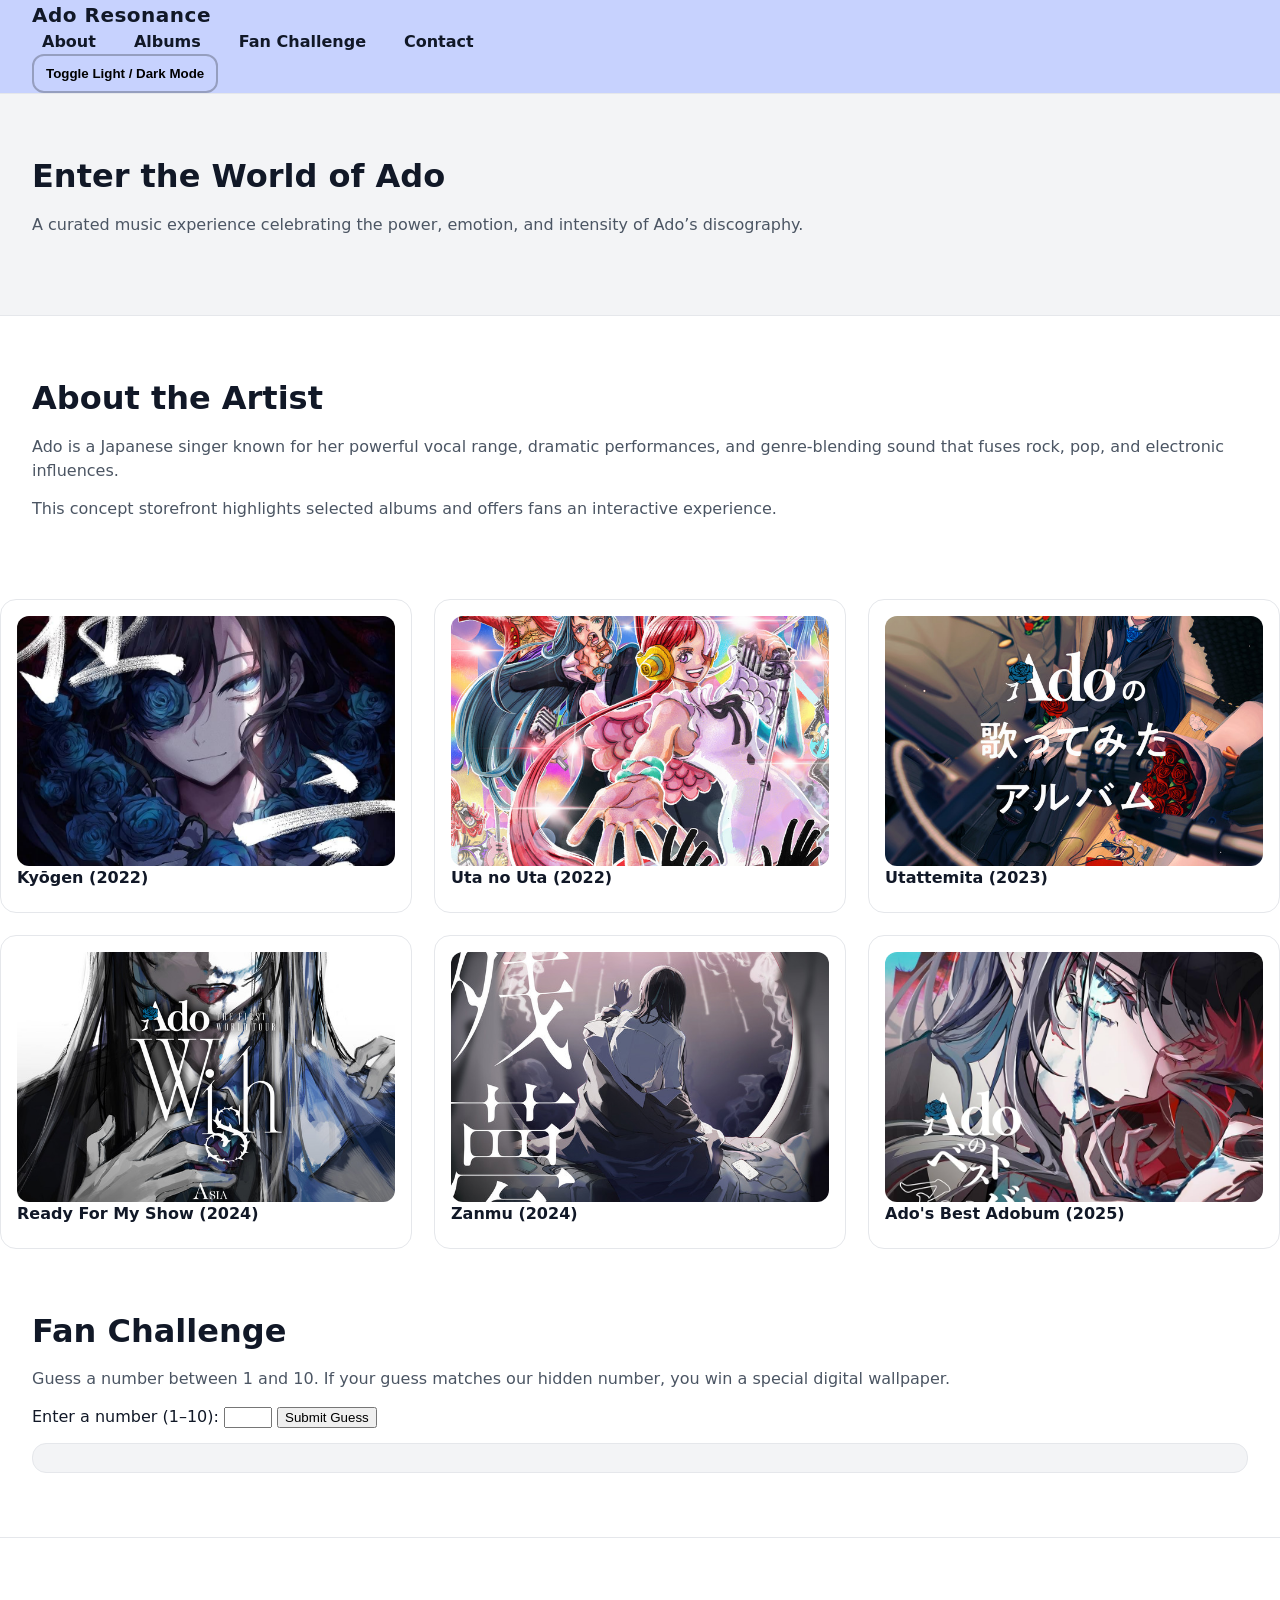
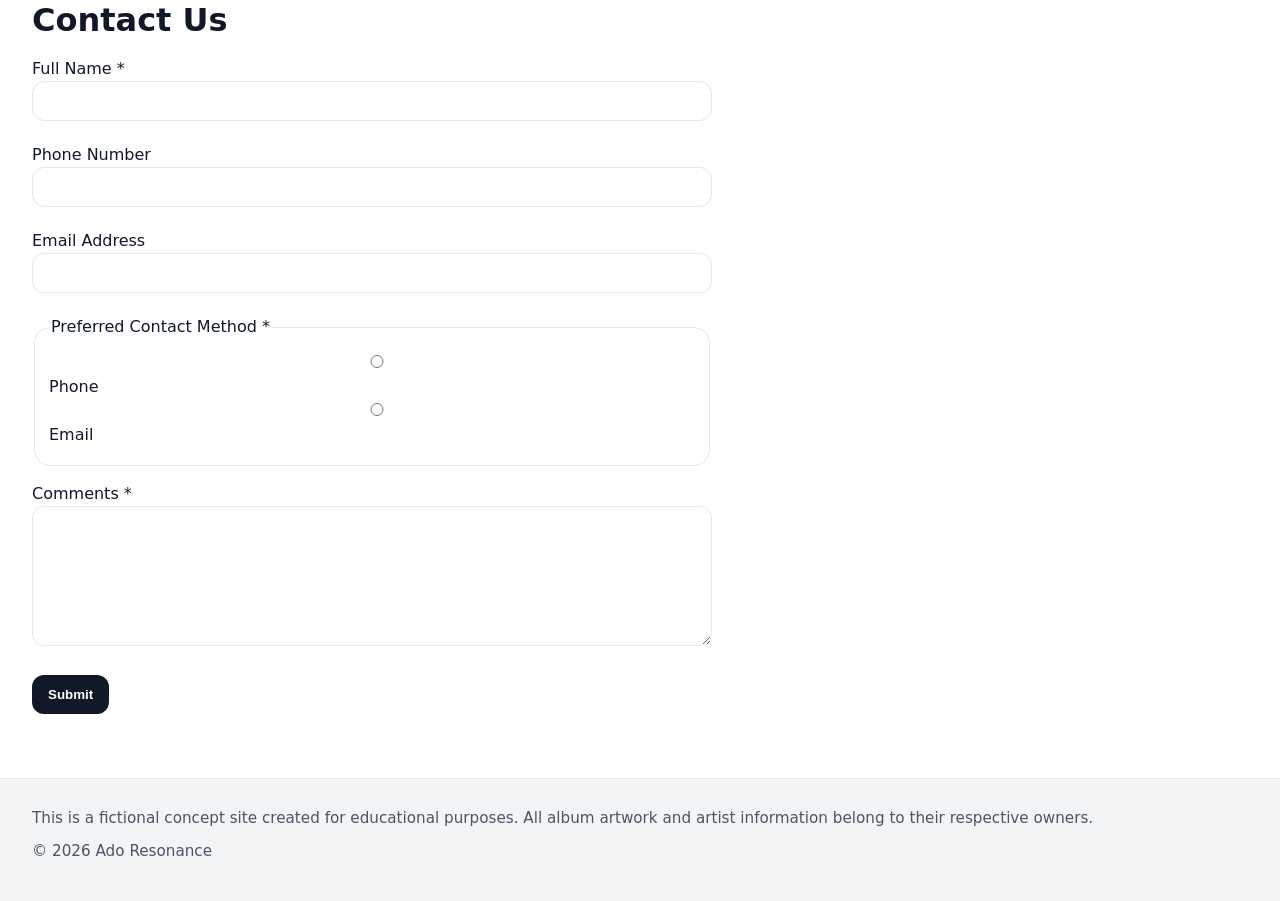
==== index.html @ 4de9761b "update for the evening" ====
<!DOCTYPE html>
<html lang="en">
<head>
    <meta charset="UTF-8">
    <title>Ado Resonance | Music Experience</title>
    <meta name="viewport" content="width=1280">
    <meta name="description" content="Explore Ado Resonance, a concept music experience featuring Ado’s albums, tour dates, and interactive fan content built with modern HTML, CSS, and JavaScript.">
    <meta name="author" content="Peyton Van Voorhees">
    <link rel="stylesheet" href="styles.css">
    <script src="script.js" defer></script>
</head>

<body>

    <!-- HEADER -->
    <header>
        <div class="wrapper">
            <div class="logo">
                <h1>Ado Resonance</h1>
            </div>
            <nav>
                <ul>
                    <li><a href="#about">About</a></li>
                    <li><a href="#albums">Albums</a></li>
                    <li><a href="#fan-challenge">Fan Challenge</a></li>
                    <li><a href="#contact">Contact</a></li>
                </ul>
            </nav>

            <div class="theme-toggle">
                <button id="themeButton" type="button">
                    Toggle Light / Dark Mode
                </button>
            </div>

        </div>
    </header>

    <!-- MAIN -->
    <main>
        <section id="hero">
            <div class="wrapper">
                <h2>Enter the World of Ado</h2>
                <p>
                    A curated music experience celebrating the power,
                    emotion, and intensity of Ado’s discography.
                </p>
            </div>
        </section>

        <section id="about">
            <div class="wrapper">
                <h2>About the Artist</h2>
                <p>
                    Ado is a Japanese singer known for her powerful vocal range,
                    dramatic performances, and genre-blending sound that
                    fuses rock, pop, and electronic influences.
                </p>
                <p>
                    This concept storefront highlights selected albums
                    and offers fans an interactive experience.
                </p>
            </div>
        </section>

        <!-- ALBUM DISPLAY -->
    <div class="album-grid">

    <section class="album-card" data-album="0">
        <div class="cover">
            <img src="images/kyougen.jpg" alt="Kyōgen album cover">
        </div>
        <h3>Kyōgen (2022)</h3>
    </section>

    <section class="album-card" data-album="1">
        <div class="cover">
            <img src="images/uta.jpg" alt="Uta no Uta album cover">
        </div>
        <h3>Uta no Uta (2022)</h3>
    </section>

    <section class="album-card" data-album="2">
        <div class="cover">
            <img src="images/utattemita.jpg" alt="Utattemita album cover">
        </div>
        <h3>Utattemita (2023)</h3>
    </section>

    <section class="album-card" data-album="3">
        <div class="cover">
            <img src="images/wish.jpg" alt="Ready For My Show album cover">
        </div>
        <h3>Ready For My Show (2024)</h3>
    </section>

    <section class="album-card" data-album="4">
        <div class="cover">
            <img src="images/zanmu.jpg" alt="Zanmu album cover">
        </div>
        <h3>Zanmu (2024)</h3>
    </section>

    <section class="album-card" data-album="5">
        <div class="cover">
            <img src="images/adobum.jpg" alt="Ado's Best Adobum album cover">
        </div>
        <h3>Ado's Best Adobum (2025)</h3>
    </section>

</div>



        <!-- FAN CHALLENGE  -->
        <section id="fan-challenge">
            <div class="wrapper">

                <h2>Fan Challenge</h2>

                <p>
                    Guess a number between 1 and 10. If your guess matches
                    our hidden number, you win a special digital wallpaper.
                </p>

                <form id="gameForm" novalidate>
                    <label for="guessInput">Enter a number (1–10):</label>

                    <input 
                        type="number" 
                        id="guessInput"
                        name="guessInput"
                        min="1"
                        max="10"
                        required
                    >

                    <button type="submit">Submit Guess</button>

                    <p class="error-message" id="gameError"></p>
                </form>

                <div id="gameResult"></div>

            </div>
        </section>

        <!-- CONTACT FORM -->
        <section id="contact">
            <div class="wrapper">

                <h2>Contact Us</h2>

                <form id="contactForm" novalidate>

                    <div>
                        <label for="fullName">Full Name *</label>
                        <input 
                            type="text"
                            id="fullName"
                            name="fullName"
                            required
                        >
                        <p class="error-message" id="nameError"></p>
                    </div>

                    <div>
                        <label for="phone">Phone Number</label>
                        <input 
                            type="tel"
                            id="phone"
                            name="phone"
                        >
                        <p class="error-message" id="phoneError"></p>
                    </div>

                    <div>
                        <label for="email">Email Address</label>
                        <input 
                            type="email"
                            id="email"
                            name="email"
                        >
                        <p class="error-message" id="emailError"></p>
                    </div>

                    <fieldset>
                        <legend>Preferred Contact Method *</legend>

                        <label>
                            <input 
                                type="radio"
                                name="contactMethod"
                                value="phone"
                            >
                            Phone
                        </label>

                        <label>
                            <input 
                                type="radio"
                                name="contactMethod"
                                value="email"
                            >
                            Email
                        </label>

                        <p class="error-message" id="contactMethodError"></p>
                    </fieldset>

                    <div>
                        <label for="comments">Comments *</label>
                        <textarea 
                            id="comments"
                            name="comments"
                            required
                        ></textarea>
                        <p class="error-message" id="commentsError"></p>
                    </div>

                    <button type="submit">Submit</button>

                </form>

                <div id="formSuccess"></div>

            </div>
        </section>

    </main>

    <!-- ================= FOOTER -->
    <footer>
        <div class="wrapper">
            <p>
                This is a fictional concept site created for educational purposes.
                All album artwork and artist information belong to their respective owners.
            </p>
            <p>&copy; 2026 Ado Resonance</p>
        </div>
    </footer>

</body>
</html>
---- styles.css ----
:root {
    /* Layout */
    --site-width: 1280px;
    --gutter: 32px;
    --section-pad: 64px;

  /* Colors (placeholder for now, we’ll refine later) */
    --bg-primary: #ffffff;
    --bg-secondary: #f3f4f6;
    --text-primary: #111827;
    --text-secondary: #4b5563;
    --border-color: #e5e7eb;

    --accent-color: #2563eb;

    --button-bg: #111827;
    --button-text: #ffffff;

    /* Type */
    --font-sans: system-ui, -apple-system, Segoe UI, Roboto, Arial, sans-serif;
}

/* Dark mode variables (we’ll polish later) */
.dark {
    --bg-primary: #0b1020;
    --bg-secondary: #111827;
    --text-primary: #f9fafb;
    --text-secondary: #d1d5db;
    --border-color: #1f2937;

    --accent-color: #7c3aed;

    --button-bg: #7c3aed;
    --button-text: #ffffff;
}

*,
*::before,
*::after {
    box-sizing: border-box;
}

html, body {
    height: 100%;
}

body {
    margin: 0;
    font-family: var(--font-sans);
    background: var(--bg-primary);
    color: var(--text-primary);
    line-height: 1.5;
}

img {
    max-width: 100%;
    display: block;
}

.wrapper {
    width: var(--site-width);
    margin: 0 auto;
    padding: 0 var(--gutter);
}

/* Simple utility */
.error-message {
    margin: 6px 0 0;
    font-size: 0.95rem;
    font-weight: 600;
}

/* ==============================
   Header
============================== */

header {
    background: #c7d2fe; /* wireframe-ish header tint (we’ll theme later) */
    border-bottom: 1px solid var(--border-color);
}

.header-inner {
    display: flex;
    align-items: center;
    gap: 24px;
    min-height: 72px;
}

.logo h1 {
    font-size: 1.25rem;
    margin: 0;
    letter-spacing: 0.5px;
}

nav {
    margin-left: auto;
}

nav ul {
    list-style: none;
    display: flex;
    gap: 18px;
    padding: 0;
    margin: 0;
    }

nav a {
    text-decoration: none;
    color: var(--text-primary);
    font-weight: 600;
    padding: 10px 10px;
    border-radius: 10px;
}

nav a:hover,
nav a:focus {
    outline: none;
    background: rgba(0, 0, 0, 0.08);
}

.theme-toggle button {
    background: transparent;
    border: 2px solid rgba(0,0,0,0.25);
    padding: 10px 12px;
    border-radius: 12px;
    cursor: pointer;
    font-weight: 700;
}

/* ==============================
   Sections
============================== */

section {
    padding: var(--section-pad) 0;
}

section + section {
    border-top: 1px solid var(--border-color);
}

h2 {
    margin: 0 0 18px;
    font-size: 2rem;
    line-height: 1.15;
}

p {
    margin: 0 0 14px;
    color: var(--text-secondary);
}

/* ==============================
   Hero (two-column)
============================== */

#hero {
    background: var(--bg-secondary);
}

.hero-inner {
    display: grid;
    grid-template-columns: 1.2fr 0.8fr;
    gap: 36px;
    align-items: center;
}

.hero-text h2 {
    font-size: 3rem;
    margin-bottom: 14px;
}

.hero-media {
  /* This matches your gray hero block in the wireframe */
    height: 260px;
    background: #9ca3af;
    border-radius: 16px;
    border: 1px solid var(--border-color);
}

/* ==============================
   Albums Section
============================== */

#albums h2 {
    margin-bottom: 22px;  
}

/* Optional: If you still use the 3 buttons product switcher,
   this keeps them tidy above the grid/feature */
.album-controls {
    display: flex;
    gap: 12px;
    flex-wrap: wrap;
    margin: 0 0 22px;
}

.album-controls button {
    background: transparent;
    border: 2px solid var(--border-color);
    border-radius: 999px;
    padding: 10px 14px;
    cursor: pointer;
    font-weight: 700;
}

.album-controls button:hover,
.album-controls button:focus {
    outline: none;
    border-color: var(--accent-color);
}

/* This is the grid you drew (3 columns, 2 rows) */
.album-grid {
    display: grid;
    grid-template-columns: repeat(3, 1fr);
    gap: 22px;
}

/* Each album “card” */
.album-card {
    border: 1px solid var(--border-color);
    border-radius: 16px;
    padding: 16px;
    background: var(--bg-primary);
}

.album-card .cover {
  /* Gray placeholder box from wireframe */
    height: 250px;
    width: 100%;
    background: #9ca3af;
    overflow: hidden;
    border-radius: 12px;
}

.album-card .cover img {
    width: 100%;
    height: 100%;
    object-fit: cover;
}

.album-card h3 {
    margin: 0 0 6px;
    font-size: 1rem;
}

.album-card p {
    margin: 0;
    font-size: 0.95rem;
}

/* ==============================
   Fan Challenge (two-column)
============================== */

.challenge-inner {
    display: grid;
    grid-template-columns: 1fr 1fr;
    gap: 36px;
    align-items: start;
}

.challenge-ui form {
    display: grid;
    gap: 12px;
    max-width: 420px;
}

.challenge-ui input[type="number"] {
    padding: 10px 12px;
    border-radius: 12px;
    border: 1px solid var(--border-color);
    font-size: 1rem;
}

.challenge-ui button[type="submit"] {
    background: var(--button-bg);
    color: var(--button-text);
    border: none;
    border-radius: 12px;
    padding: 12px 14px;
    cursor: pointer;
    font-weight: 800;
}

#gameResult {
    margin-top: 14px;
    padding: 14px;
    border: 1px solid var(--border-color);
    border-radius: 14px;
    background: var(--bg-secondary);
}

/* ==============================
   Contact (basic structure)
============================== */

#contact form {
    display: grid;
    gap: 16px;
    max-width: 680px;
}

#contact input,
#contact textarea {
    width: 100%;
    padding: 10px 12px;
    border-radius: 12px;
    border: 1px solid var(--border-color);
    font-size: 1rem;
    }

#contact textarea {
    min-height: 140px;
    resize: vertical;
}

#contact fieldset {
    border: 1px solid var(--border-color);
    border-radius: 16px;
    padding: 12px 14px;
}

#contact button[type="submit"] {
    width: fit-content;
    background: var(--button-bg);
    color: var(--button-text);
    border: none;
    border-radius: 12px;
    padding: 12px 16px;
    cursor: pointer;
    font-weight: 800;
}

/* ==============================
   Footer
============================== */

footer {
    padding: 28px 0;
    background: var(--bg-secondary);
    border-top: 1px solid var(--border-color);
}

footer p {
    margin: 0 0 10px;
    font-size: 0.95rem;
}
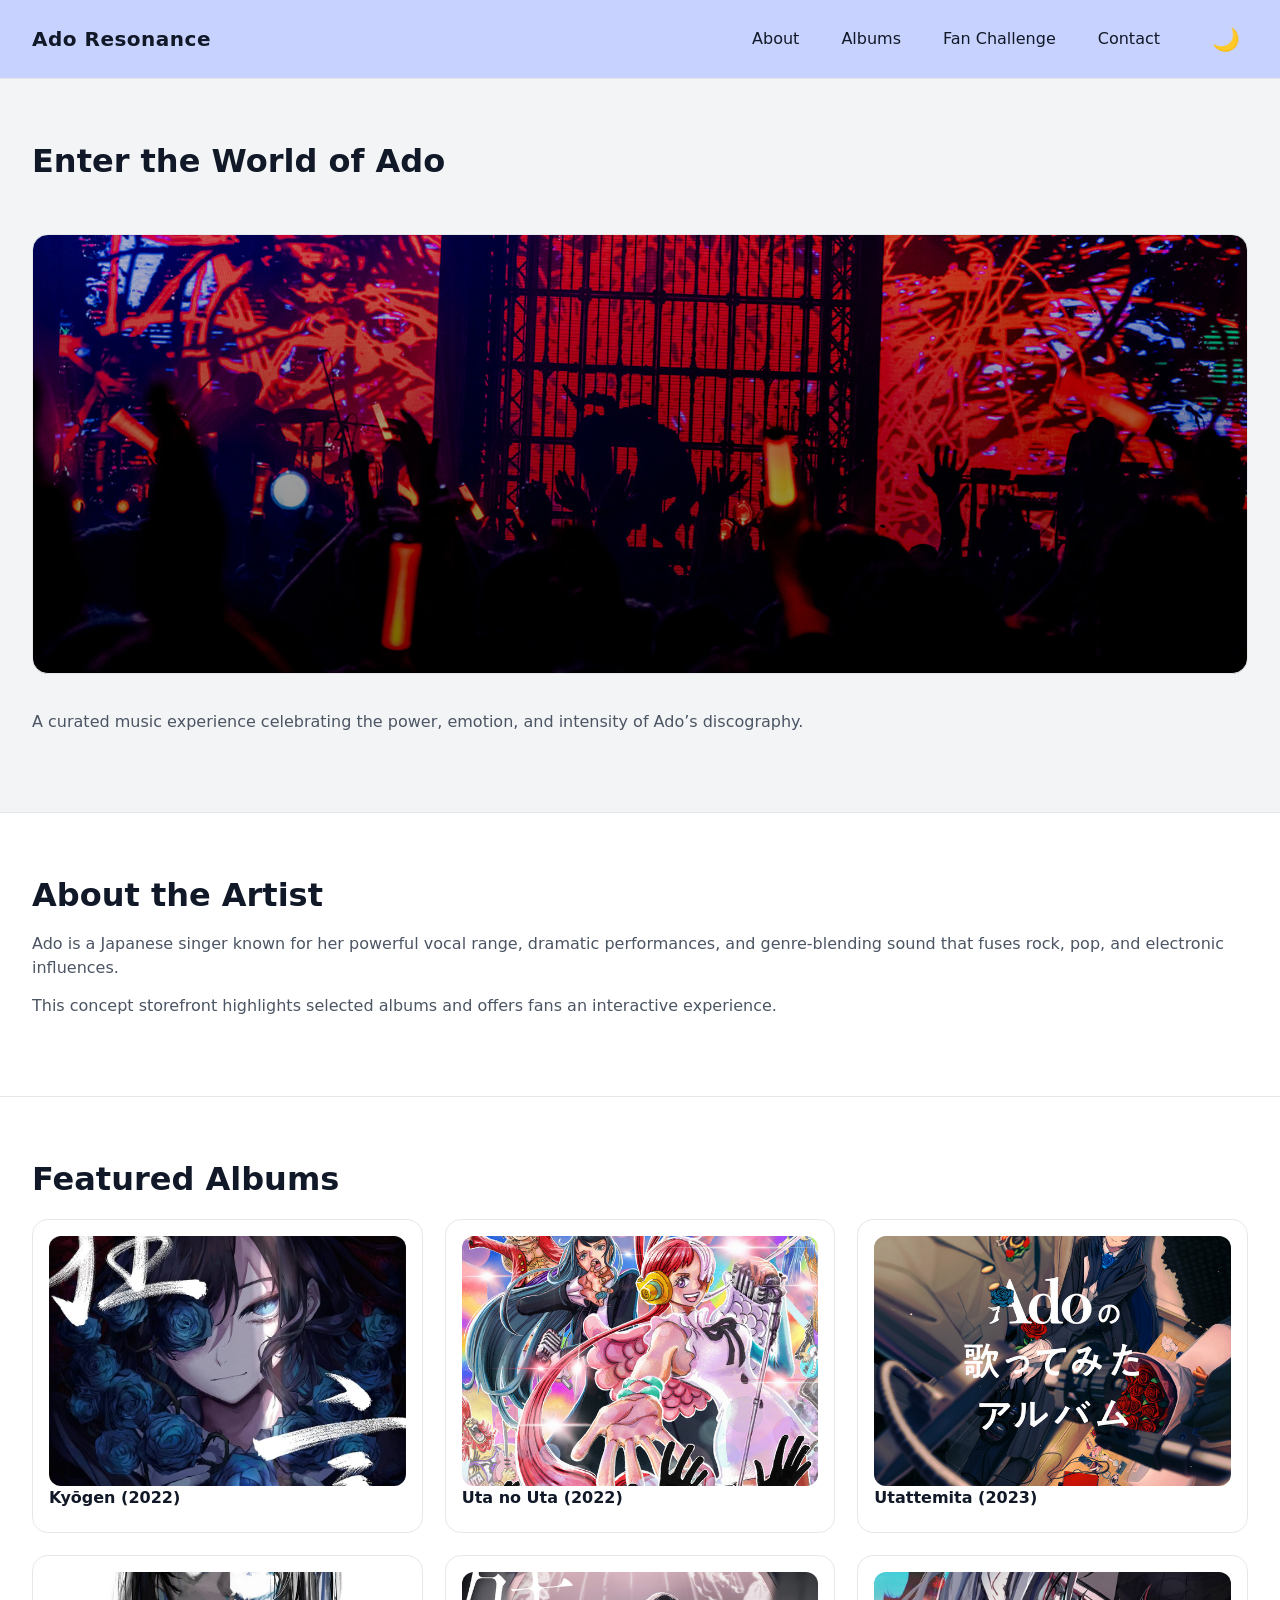
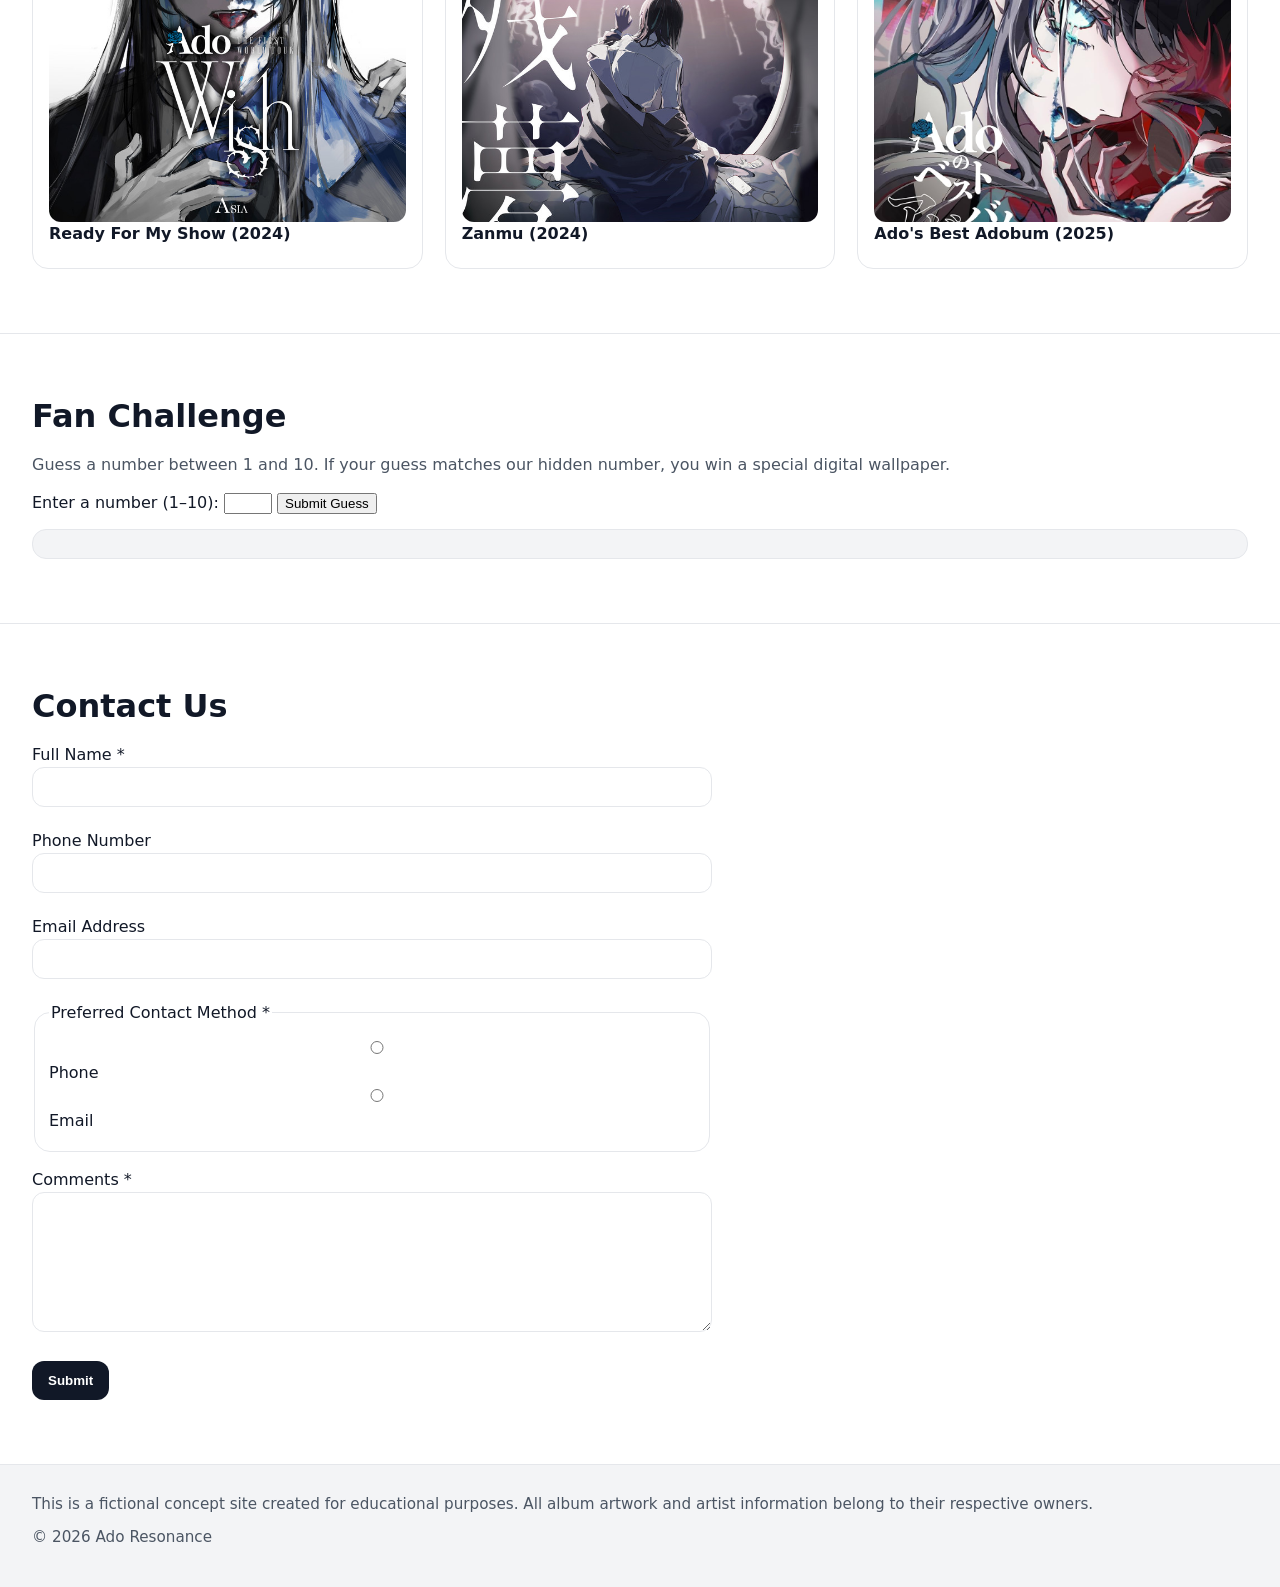
==== commit 863b8537: "fixed up html, css, added a day/night toggle" ====
--- a/index.html
+++ b/index.html
@@ -13,39 +13,42 @@
 <body>
 
     <!-- HEADER -->
-    <header>
-        <div class="wrapper">
+<header>
+    <div class="wrapper">
+        <div class="header-inner">
             <div class="logo">
                 <h1>Ado Resonance</h1>
             </div>
-            <nav>
-                <ul>
-                    <li><a href="#about">About</a></li>
-                    <li><a href="#albums">Albums</a></li>
-                    <li><a href="#fan-challenge">Fan Challenge</a></li>
-                    <li><a href="#contact">Contact</a></li>
+
+            <nav aria-label="Primary">
+                <ul class="nav-list">
+                <li><a href="#about">About</a></li>
+                <li><a href="#albums">Albums</a></li>
+                <li><a href="#fan-challenge">Fan Challenge</a></li>
+                <li><a href="#contact">Contact</a></li>
                 </ul>
             </nav>
 
             <div class="theme-toggle">
-                <button id="themeButton" type="button">
-                    Toggle Light / Dark Mode
-                </button>
-            </div>
-
+                <button id="themeButton" type="button" aria-label="Toggle light and dark mode">🌙</button>
+            </div>
         </div>
-    </header>
+    </div>
+</header>
 
     <!-- MAIN -->
     <main>
-        <section id="hero">
-            <div class="wrapper">
+        <section id="hero" aria-label="Concert banner">
+            <div class="wrapper hero-inner">
                 <h2>Enter the World of Ado</h2>
-                <p>
-                    A curated music experience celebrating the power,
-                    emotion, and intensity of Ado’s discography.
-                </p>
-            </div>
+                <div class="hero-media"></div>
+                <div class="hero-text">
+                    <p>
+                        A curated music experience celebrating the power,
+                        emotion, and intensity of Ado’s discography.
+                    </p>
+                </div>
+            </div>    
         </section>
 
         <section id="about">
@@ -64,51 +67,55 @@
         </section>
 
         <!-- ALBUM DISPLAY -->
-    <div class="album-grid">
-
-    <section class="album-card" data-album="0">
-        <div class="cover">
-            <img src="images/kyougen.jpg" alt="Kyōgen album cover">
+    <section id="albums">
+        <div class="wrapper">
+        <h2>Featured Albums</h2>
+
+
+        <div class = "album-grid">
+            <section class="album-card" data-album="0">
+                <div class="cover">
+                    <img src="images/kyougen.jpg" alt="Kyōgen album cover">
+                </div>
+                <h3>Kyōgen (2022)</h3>
+            </section>
+
+            <section class="album-card" data-album="1">
+                <div class="cover">
+                    <img src="images/uta.jpg" alt="Uta no Uta album cover">
+                </div>
+                <h3>Uta no Uta (2022)</h3>
+            </section>
+
+            <section class="album-card" data-album="2">
+                <div class="cover">
+                    <img src="images/utattemita.jpg" alt="Utattemita album cover">
+                </div>
+                <h3>Utattemita (2023)</h3>
+            </section>
+
+            <section class="album-card" data-album="3">
+                <div class="cover">
+                    <img src="images/wish.jpg" alt="Ready For My Show album cover">
+                </div>
+                <h3>Ready For My Show (2024)</h3>
+            </section>
+
+            <section class="album-card" data-album="4">
+                <div class="cover">
+                    <img src="images/zanmu.jpg" alt="Zanmu album cover">
+                </div>
+                <h3>Zanmu (2024)</h3>
+            </section>
+
+            <section class="album-card" data-album="5">
+                <div class="cover">
+                    <img src="images/adobum.jpg" alt="Ado's Best Adobum album cover">
+                </div>
+                <h3>Ado's Best Adobum (2025)</h3>
+            </section>
         </div>
-        <h3>Kyōgen (2022)</h3>
     </section>
-
-    <section class="album-card" data-album="1">
-        <div class="cover">
-            <img src="images/uta.jpg" alt="Uta no Uta album cover">
-        </div>
-        <h3>Uta no Uta (2022)</h3>
-    </section>
-
-    <section class="album-card" data-album="2">
-        <div class="cover">
-            <img src="images/utattemita.jpg" alt="Utattemita album cover">
-        </div>
-        <h3>Utattemita (2023)</h3>
-    </section>
-
-    <section class="album-card" data-album="3">
-        <div class="cover">
-            <img src="images/wish.jpg" alt="Ready For My Show album cover">
-        </div>
-        <h3>Ready For My Show (2024)</h3>
-    </section>
-
-    <section class="album-card" data-album="4">
-        <div class="cover">
-            <img src="images/zanmu.jpg" alt="Zanmu album cover">
-        </div>
-        <h3>Zanmu (2024)</h3>
-    </section>
-
-    <section class="album-card" data-album="5">
-        <div class="cover">
-            <img src="images/adobum.jpg" alt="Ado's Best Adobum album cover">
-        </div>
-        <h3>Ado's Best Adobum (2025)</h3>
-    </section>
-
-</div>
 
 
 
@@ -229,7 +236,7 @@
 
     </main>
 
-    <!-- ================= FOOTER -->
+    <!-- FOOTER -->
     <footer>
         <div class="wrapper">
             <p>
--- a/styles.css
+++ b/styles.css
@@ -4,32 +4,30 @@
     --gutter: 32px;
     --section-pad: 64px;
 
-  /* Colors (placeholder for now, we’ll refine later) */
+    /* Colors */
     --bg-primary: #ffffff;
     --bg-secondary: #f3f4f6;
     --text-primary: #111827;
     --text-secondary: #4b5563;
     --border-color: #e5e7eb;
-
     --accent-color: #2563eb;
-
     --button-bg: #111827;
     --button-text: #ffffff;
+    --shadows: #030303a4;
+    --lshadows: #201e1ea4;
 
     /* Type */
     --font-sans: system-ui, -apple-system, Segoe UI, Roboto, Arial, sans-serif;
 }
 
-/* Dark mode variables (we’ll polish later) */
+/* dark mode variables */
 .dark {
     --bg-primary: #0b1020;
     --bg-secondary: #111827;
     --text-primary: #f9fafb;
     --text-secondary: #d1d5db;
     --border-color: #1f2937;
-
     --accent-color: #7c3aed;
-
     --button-bg: #7c3aed;
     --button-text: #ffffff;
 }
@@ -63,27 +61,67 @@
     padding: 0 var(--gutter);
 }
 
-/* Simple utility */
+
 .error-message {
     margin: 6px 0 0;
     font-size: 0.95rem;
     font-weight: 600;
 }
 
-/* ==============================
-   Header
-============================== */
-
+#banner {
+    padding: 24px 0;              /* space above/below the image */
+    background: var(--bg-secondary);
+}
+
+.banner-inner {
+    height: 320px;                 /* set banner height */
+    border-radius: 18px;
+    background-image: url("images/concert.jpg");
+    background-size: cover;        /* keep cover inside the fixed box */
+    background-position: center;
+    background-repeat: no-repeat;
+    border: 1px solid var(--border-color);
+    overflow: hidden;
+}
+
+/* makes it stand out a bit better in dark mode, maybe tweak */
+.dark .banner-inner {
+    filter: brightness(0.85) saturate(1.1);
+}
+
+
+
+
+/* header */
 header {
-    background: #c7d2fe; /* wireframe-ish header tint (we’ll theme later) */
+    background: #c7d2fe;
     border-bottom: 1px solid var(--border-color);
+}
+
+/* dark header */
+.dark header {
+    background: var(--bg-primary);
+    backdrop-filter: blur(8px);
+    border-bottom: 1px solid var(--shadows);
+}
+
+.dark .nav-list a {
+    color: #e5e7eb;
+}
+
+.dark .nav-list a:hover {
+    background: var(--lshadows);
+}
+
+.dark .theme-toggle button:hover {
+    background: rgba(255,255,255,0.12);
 }
 
 .header-inner {
     display: flex;
     align-items: center;
     gap: 24px;
-    min-height: 72px;
+    min-height: 78px;
 }
 
 .logo h1 {
@@ -112,30 +150,54 @@
     border-radius: 10px;
 }
 
-nav a:hover,
-nav a:focus {
-    outline: none;
+.nav-list a {
+    display: inline-block;
+    text-decoration: none;
+    color: var(--text-primary);
+    font-weight: 500;
+    padding: 10px 12px;
+    border-radius: 999px;
+}
+
+.nav-list a:hover {
     background: rgba(0, 0, 0, 0.08);
+}
+
+.nav-list a:focus {
+    outline: 3px solid rgba(0, 0, 0, 0.25);
+    outline-offset: 2px;
+}
+
+.theme-toggle {
+    margin-left: 8px;
 }
 
 .theme-toggle button {
     background: transparent;
-    border: 2px solid rgba(0,0,0,0.25);
-    padding: 10px 12px;
-    border-radius: 12px;
+    border: none;
     cursor: pointer;
-    font-weight: 700;
-}
-
-/* ==============================
-   Sections
-============================== */
-
-section {
+    font-size: 1.4rem;
+    padding: 8px;
+    border-radius: 50%;
+    transition: background 0.2s ease, transform 0.2s ease;
+}
+
+.theme-toggle button:hover {
+    background: rgba(0,0,0,0.1);
+    transform: scale(1.08);
+}
+
+.theme-toggle button:focus {
+    background: rgba(255,255,255,0.15);
+}
+
+/* sections  */
+
+main > section {
     padding: var(--section-pad) 0;
 }
 
-section + section {
+main > section + section {
     border-top: 1px solid var(--border-color);
 }
 
@@ -150,9 +212,7 @@
     color: var(--text-secondary);
 }
 
-/* ==============================
-   Hero (two-column)
-============================== */
+/* hero stuff */
 
 #hero {
     background: var(--bg-secondary);
@@ -160,7 +220,6 @@
 
 .hero-inner {
     display: grid;
-    grid-template-columns: 1.2fr 0.8fr;
     gap: 36px;
     align-items: center;
 }
@@ -171,11 +230,49 @@
 }
 
 .hero-media {
-  /* This matches your gray hero block in the wireframe */
-    height: 260px;
-    background: #9ca3af;
+    position: relative;
+    height: 440px;
+    background: url(images/concert.jpg);
+    background-size: cover;
+    background-position: center 80%;
+    background-repeat: no-repeat;
     border-radius: 16px;
     border: 1px solid var(--border-color);
+    overflow: hidden;
+}
+
+.hero-media::after {
+    content: "";
+    position: absolute;
+    inset: 0;
+    /* makes it a bit more darker and pop out more */
+    background: linear-gradient(
+        to bottom,
+        rgba(0,0,0,0.2),
+        rgba(0,0,0,0.55)
+    );
+}
+
+/* adding slight animation for the banner image */
+@keyframes fadeUp {
+    from {
+        opacity: 0;
+        transform: translateY(18px);
+    }
+    to {
+        opacity: 1;
+        transform: translateY(0);
+    }
+}
+
+/* calling fadeUp for the text below banner image + banner image */
+.hero-media, .hero-text {
+    animation: fadeUp 700ms ease-out both;
+}
+
+/* slight delay so it feels more staged */
+.hero-text {
+    animation-delay: 120ms;
 }
 
 /* ==============================
@@ -250,9 +347,7 @@
     font-size: 0.95rem;
 }
 
-/* ==============================
-   Fan Challenge (two-column)
-============================== */
+/* fan challenge */
 
 .challenge-inner {
     display: grid;
@@ -292,9 +387,7 @@
     background: var(--bg-secondary);
 }
 
-/* ==============================
-   Contact (basic structure)
-============================== */
+/* contact section */
 
 #contact form {
     display: grid;
@@ -333,9 +426,7 @@
     font-weight: 800;
 }
 
-/* ==============================
-   Footer
-============================== */
+/* footer section */
 
 footer {
     padding: 28px 0;
@@ -346,4 +437,5 @@
 footer p {
     margin: 0 0 10px;
     font-size: 0.95rem;
-}+}
+
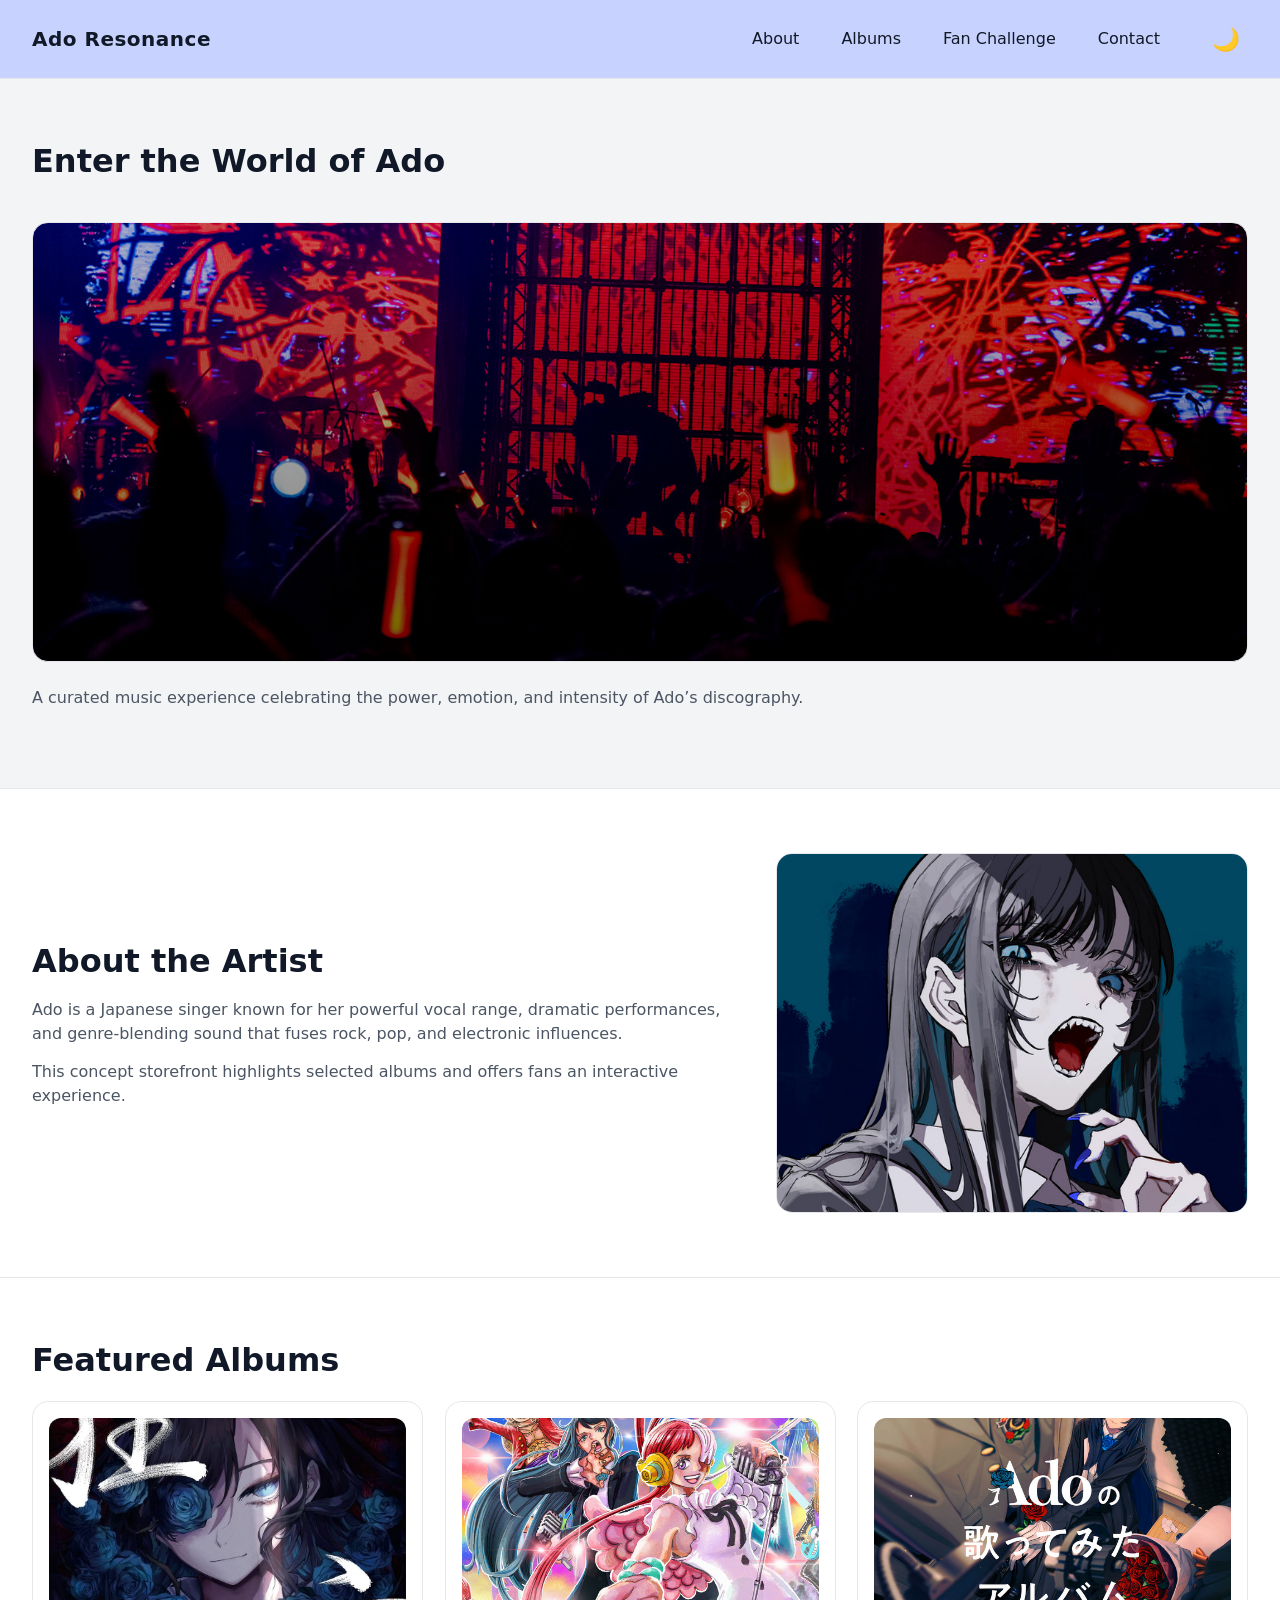
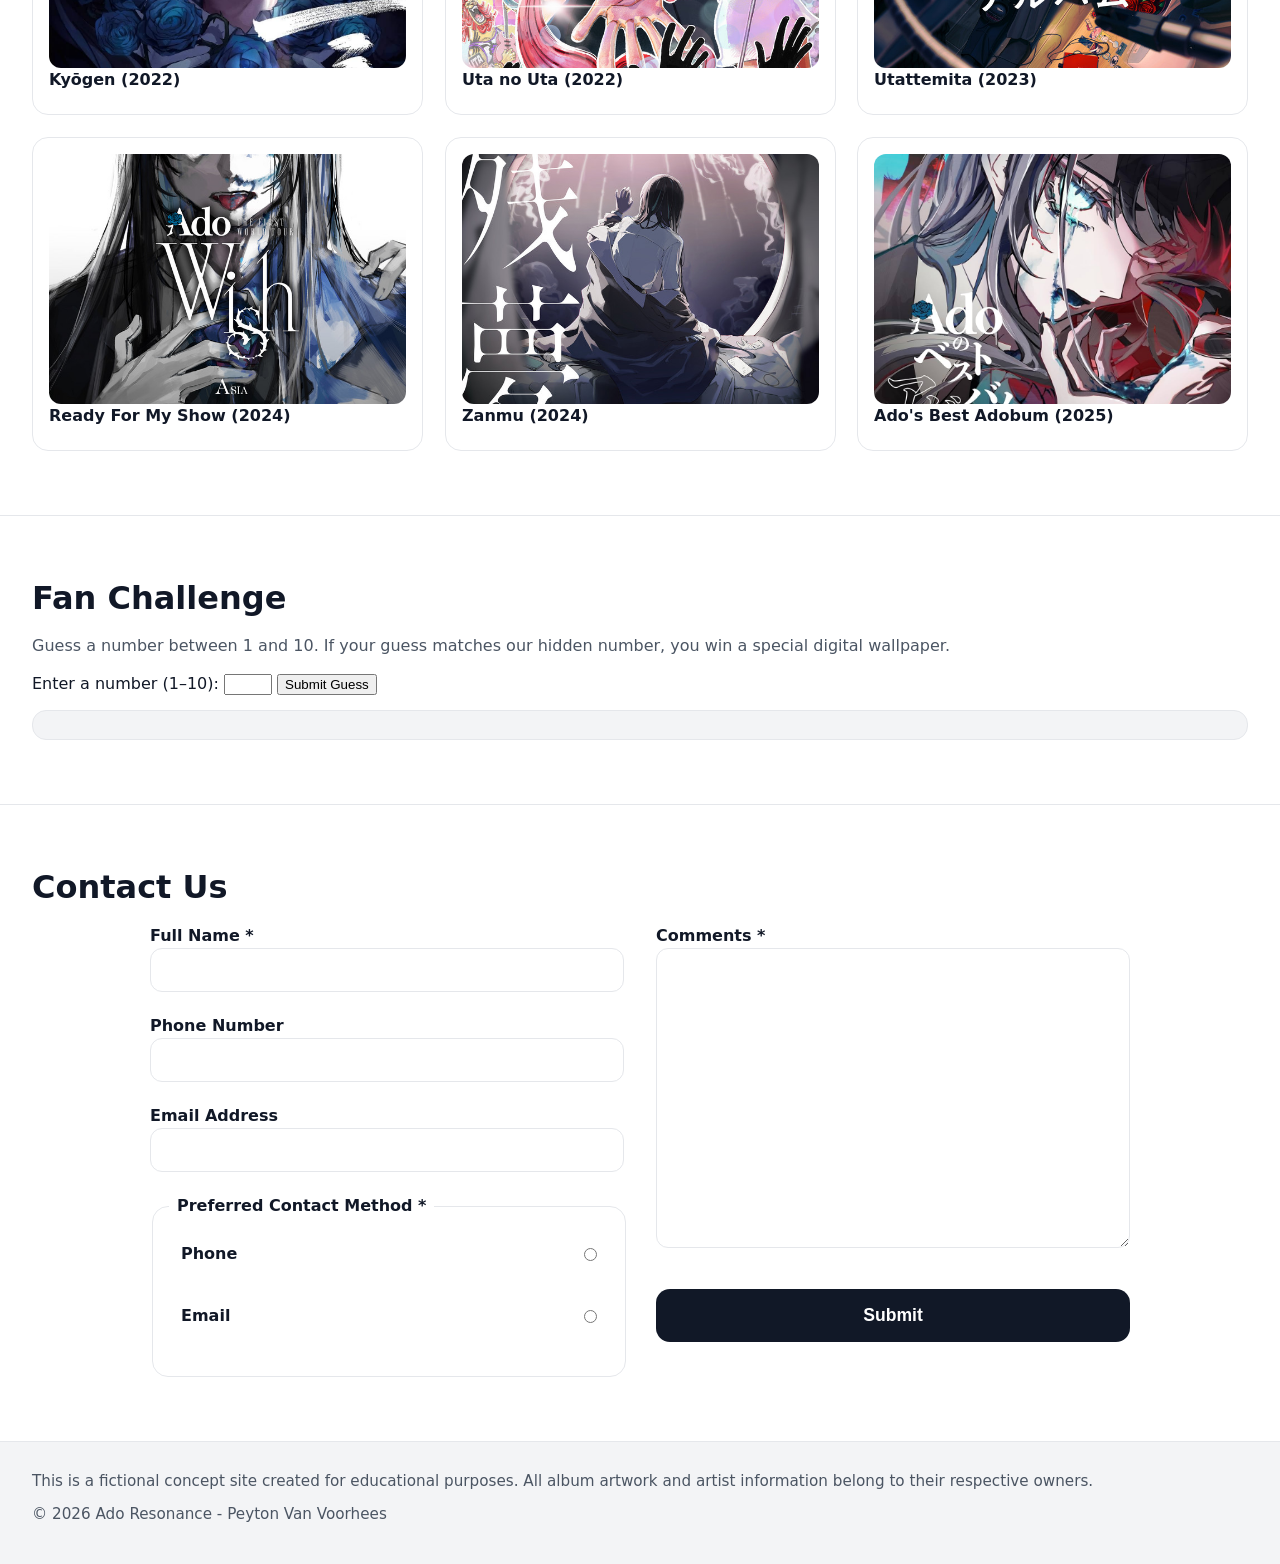
==== commit 43bba25d: "basically done if not done. big update." ====
--- a/index.html
+++ b/index.html
@@ -52,79 +52,97 @@
         </section>
 
         <section id="about">
-            <div class="wrapper">
+            <div class="wrapper about-inner">
+
+                <div class="about-text reveal">
                 <h2>About the Artist</h2>
                 <p>
                     Ado is a Japanese singer known for her powerful vocal range,
-                    dramatic performances, and genre-blending sound that
-                    fuses rock, pop, and electronic influences.
+                    dramatic performances, and genre-blending sound that fuses rock,
+                    pop, and electronic influences.
                 </p>
                 <p>
-                    This concept storefront highlights selected albums
-                    and offers fans an interactive experience.
+                    This concept storefront highlights selected albums and offers fans
+                    an interactive experience.
                 </p>
+                </div>
+
+                <div class="about-media reveal">
+                <img src="images/adopfp.jpg" alt="Ado's profile picutre on social media.">
+                </div>
+
             </div>
         </section>
 
         <!-- ALBUM DISPLAY -->
-    <section id="albums">
-        <div class="wrapper">
-        <h2>Featured Albums</h2>
-
-
-        <div class = "album-grid">
-            <section class="album-card" data-album="0">
-                <div class="cover">
-                    <img src="images/kyougen.jpg" alt="Kyōgen album cover">
-                </div>
-                <h3>Kyōgen (2022)</h3>
-            </section>
-
-            <section class="album-card" data-album="1">
-                <div class="cover">
-                    <img src="images/uta.jpg" alt="Uta no Uta album cover">
-                </div>
-                <h3>Uta no Uta (2022)</h3>
-            </section>
-
-            <section class="album-card" data-album="2">
-                <div class="cover">
-                    <img src="images/utattemita.jpg" alt="Utattemita album cover">
-                </div>
-                <h3>Utattemita (2023)</h3>
-            </section>
-
-            <section class="album-card" data-album="3">
-                <div class="cover">
-                    <img src="images/wish.jpg" alt="Ready For My Show album cover">
-                </div>
-                <h3>Ready For My Show (2024)</h3>
-            </section>
-
-            <section class="album-card" data-album="4">
-                <div class="cover">
-                    <img src="images/zanmu.jpg" alt="Zanmu album cover">
-                </div>
-                <h3>Zanmu (2024)</h3>
-            </section>
-
-            <section class="album-card" data-album="5">
-                <div class="cover">
-                    <img src="images/adobum.jpg" alt="Ado's Best Adobum album cover">
-                </div>
-                <h3>Ado's Best Adobum (2025)</h3>
-            </section>
-        </div>
-    </section>
-
-
+        <section id="albums">
+            <div class="wrapper">
+            <h2>Featured Albums</h2>
+                <div class="album-detail" id="albumDetail" hidden>
+                    <div class="album-detail-media">
+                        <img id="detailImg" src="images/kyougen.jpg" alt="Kyōgen album cover">
+                    </div>
+
+                    <div class="album-detail-info">
+                        <h3 id="detailTitle">.</h3>
+                        <p id="detailMeta" class="detail-meta"></p>
+
+                        <h4 class="detail-subhead">Track List</h4>
+                        <ol id="detailTracks" class="tracklist"></ol>
+
+                        <button type="button" class="detail-close" id="detailClose">Close</button>
+                    </div>
+                </div>
+                    <div class = "album-grid" id="albumGrid">
+                        <section class="album-card reveal" data-delay="80" data-album="0">
+                            <div class="cover">
+                                <img src="images/kyougen.jpg" alt="Kyōgen album cover">
+                            </div>
+                            <h3>Kyōgen (2022)</h3>
+                        </section>
+
+                        <section class="album-card reveal" data-delay="180" data-album="1">
+                            <div class="cover">
+                                <img src="images/uta.jpg" alt="Uta no Uta album cover">
+                            </div>
+                            <h3>Uta no Uta (2022)</h3>
+                        </section>
+
+                        <section class="album-card reveal" data-delay="280" data-album="2">
+                            <div class="cover">
+                                <img src="images/utattemita.jpg" alt="Utattemita album cover">
+                            </div>
+                            <h3>Utattemita (2023)</h3>
+                        </section>
+
+                        <section class="album-card reveal" data-delay="380" data-album="3">
+                            <div class="cover">
+                                <img src="images/wish.jpg" alt="Ready For My Show album cover">
+                            </div>
+                            <h3>Ready For My Show (2024)</h3>
+                        </section>
+
+                        <section class="album-card reveal" data-delay="480" data-album="4">
+                            <div class="cover">
+                                <img src="images/zanmu.jpg" alt="Zanmu album cover">
+                            </div>
+                            <h3>Zanmu (2024)</h3>
+                        </section>
+
+                        <section class="album-card reveal" data-delay="580" data-album="5">
+                            <div class="cover">
+                                <img src="images/adobum.jpg" alt="Ado's Best Adobum album cover">
+                            </div>
+                            <h3>Ado's Best Adobum (2025)</h3>
+                        </section>
+                    </div>
+            </div>    
+        </section>
 
         <!-- FAN CHALLENGE  -->
         <section id="fan-challenge">
             <div class="wrapper">
-
-                <h2>Fan Challenge</h2>
-
+            <h2>Fan Challenge</h2>
                 <p>
                     Guess a number between 1 and 10. If your guess matches
                     our hidden number, you win a special digital wallpaper.
@@ -155,85 +173,64 @@
         <!-- CONTACT FORM -->
         <section id="contact">
             <div class="wrapper">
-
-                <h2>Contact Us</h2>
+            <h2>Contact Us</h2>
 
                 <form id="contactForm" novalidate>
-
-                    <div>
-                        <label for="fullName">Full Name *</label>
-                        <input 
-                            type="text"
-                            id="fullName"
-                            name="fullName"
-                            required
-                        >
-                        <p class="error-message" id="nameError"></p>
-                    </div>
-
-                    <div>
-                        <label for="phone">Phone Number</label>
-                        <input 
-                            type="tel"
-                            id="phone"
-                            name="phone"
-                        >
-                        <p class="error-message" id="phoneError"></p>
-                    </div>
-
-                    <div>
-                        <label for="email">Email Address</label>
-                        <input 
-                            type="email"
-                            id="email"
-                            name="email"
-                        >
-                        <p class="error-message" id="emailError"></p>
-                    </div>
-
-                    <fieldset>
-                        <legend>Preferred Contact Method *</legend>
-
-                        <label>
-                            <input 
-                                type="radio"
-                                name="contactMethod"
-                                value="phone"
-                            >
-                            Phone
-                        </label>
-
-                        <label>
-                            <input 
-                                type="radio"
-                                name="contactMethod"
-                                value="email"
-                            >
-                            Email
-                        </label>
-
-                        <p class="error-message" id="contactMethodError"></p>
-                    </fieldset>
-
-                    <div>
-                        <label for="comments">Comments *</label>
-                        <textarea 
-                            id="comments"
-                            name="comments"
-                            required
-                        ></textarea>
-                        <p class="error-message" id="commentsError"></p>
-                    </div>
-
-                    <button type="submit">Submit</button>
-
+                    <div class="contact-grid">
+
+                        <div class="contact-left">
+                            <div class="field">
+                                <label for="fullName">Full Name *</label>
+                                <input type="text" id="fullName" name="fullName" required>
+                                <p class="error-message" id="nameError"></p>
+                            </div>
+
+                            <div class="field">
+                                <label for="phone">Phone Number</label>
+                                <input type="tel" id="phone" name="phone">
+                                <p class="error-message" id="phoneError"></p>
+                            </div>
+
+                            <div class="field">
+                                <label for="email">Email Address</label>
+                                <input type="email" id="email" name="email">
+                                <p class="error-message" id="emailError"></p>
+                            </div>
+
+                            <fieldset class="field radio-group">
+                                <legend>Preferred Contact Method *</legend>
+
+                                <label class="radio-option">
+                                    <span>Phone</span>
+                                    <input type="radio" name="contactMethod" value="phone">
+                                
+                                </label>
+
+                                <label class="radio-option">
+                                    <span>Email</span>
+                                <input type="radio" name="contactMethod" value="email">
+                                
+                                </label>
+
+                                <p class="error-message" id="contactMethodError"></p>
+                            </fieldset>
+                        </div>
+
+                        <div class="contact-right">
+                            <div class="field">
+                                <label for="comments">Comments *</label>
+                                    <textarea id="comments" name="comments" required></textarea>
+                                <p class="error-message" id="commentsError"></p>
+                            </div>
+                                <div class="contact-actions">
+                                    <button type="submit" class="contact-submit">Submit</button>
+                                <div id="formSuccess"></div>
+                            </div>
+                        </div>
+                    </div>
                 </form>
-
-                <div id="formSuccess"></div>
-
-            </div>
-        </section>
-
+            </div>
+        </section>
     </main>
 
     <!-- FOOTER -->
@@ -243,7 +240,7 @@
                 This is a fictional concept site created for educational purposes.
                 All album artwork and artist information belong to their respective owners.
             </p>
-            <p>&copy; 2026 Ado Resonance</p>
+            <p>&copy; 2026 Ado Resonance - Peyton Van Voorhees</p>
         </div>
     </footer>
 
--- a/styles.css
+++ b/styles.css
@@ -1,10 +1,10 @@
 :root {
-    /* Layout */
+    /* layout */
     --site-width: 1280px;
     --gutter: 32px;
     --section-pad: 64px;
 
-    /* Colors */
+    /* primary colors */
     --bg-primary: #ffffff;
     --bg-secondary: #f3f4f6;
     --text-primary: #111827;
@@ -16,7 +16,7 @@
     --shadows: #030303a4;
     --lshadows: #201e1ea4;
 
-    /* Type */
+    /* type/text */
     --font-sans: system-ui, -apple-system, Segoe UI, Roboto, Arial, sans-serif;
 }
 
@@ -69,15 +69,15 @@
 }
 
 #banner {
-    padding: 24px 0;              /* space above/below the image */
+    padding: 12px 0;
     background: var(--bg-secondary);
 }
 
 .banner-inner {
-    height: 320px;                 /* set banner height */
+    height: 320px;
     border-radius: 18px;
     background-image: url("images/concert.jpg");
-    background-size: cover;        /* keep cover inside the fixed box */
+    background-size: cover;
     background-position: center;
     background-repeat: no-repeat;
     border: 1px solid var(--border-color);
@@ -89,10 +89,10 @@
     filter: brightness(0.85) saturate(1.1);
 }
 
-
-
-
-/* header */
+/* -------------------------------------------------------------------------------------------------- */
+
+
+/* HEADER SECTION */
 header {
     background: #c7d2fe;
     border-bottom: 1px solid var(--border-color);
@@ -191,7 +191,9 @@
     background: rgba(255,255,255,0.15);
 }
 
-/* sections  */
+/* -------------------------------------------------------------------------------------------------- */
+
+/* main sections  */
 
 main > section {
     padding: var(--section-pad) 0;
@@ -220,7 +222,7 @@
 
 .hero-inner {
     display: grid;
-    gap: 36px;
+    gap: 24px;
     align-items: center;
 }
 
@@ -275,16 +277,63 @@
     animation-delay: 120ms;
 }
 
-/* ==============================
-   Albums Section
-============================== */
+.about-inner {
+    display: grid;
+    grid-template-columns: 1.2fr 0.8fr;
+    gap: 36px;
+    align-items: center;
+}
+
+.about-media img {
+    width: 100%;
+    height: 360px;
+    object-fit: cover;
+    border-radius: 16px;
+    border: 1px solid var(--border-color);
+}
+
+.reveal {
+    /* default state = visible (prevents content disappearing if JS fails, basically a fallback state) */
+    opacity: 1;
+    transform: none;
+}
+
+/* Only hide elements if JavaScript is running, which leads into the animation */
+.js .reveal {
+    opacity: 0;
+    transform: translateY(18px);
+
+    /* if js works, transition uses CSS custom property (--d) for stagger delay */
+    transition:
+        opacity 650ms ease var(--d, 0ms),
+        transform 650ms ease var(--d, 0ms);
+    will-change: opacity, transform;
+}
+
+/* When JS adds .is-visible, element animates into place, thus completing the animation effect */
+.js .reveal.is-visible {
+    opacity: 1;
+    transform: translateY(0);
+}
+
+/* Respect reduced motion */
+@media (prefers-reduced-motion: reduce) {
+    .js .reveal {
+        transition: none;
+        transform: none;
+        opacity: 1;
+    }
+}
+
+/* -------------------------------------------------------------------------------------------------- */
+
+
+/* ALBUMS SECTION */
 
 #albums h2 {
     margin-bottom: 22px;  
 }
 
-/* Optional: If you still use the 3 buttons product switcher,
-   this keeps them tidy above the grid/feature */
 .album-controls {
     display: flex;
     gap: 12px;
@@ -301,32 +350,44 @@
     font-weight: 700;
 }
 
-.album-controls button:hover,
-.album-controls button:focus {
+.album-controls button:hover, .album-controls button:focus {
     outline: none;
     border-color: var(--accent-color);
 }
 
-/* This is the grid you drew (3 columns, 2 rows) */
 .album-grid {
     display: grid;
     grid-template-columns: repeat(3, 1fr);
     gap: 22px;
 }
 
-/* Each album “card” */
 .album-card {
     border: 1px solid var(--border-color);
     border-radius: 16px;
     padding: 16px;
     background: var(--bg-primary);
+    cursor: pointer;
+    transition: transform 0.25s ease,
+                box-shadow 0.25s ease,
+                border-color 0.25s ease;
+}
+
+.album-card:hover, .album-card:focus {
+    transform: translateY(-6px);
+    box-shadow: 0 12px 28px rgba(0, 0, 0, 0.35);
+    border-color: var(--accent-color);
+}
+
+.album-card.is-active {
+    outline: none;
+    border-color: var(--accent-color);
+    box-shadow: 0 0 0 2px var(--accent-color),
+                0 14px 32px rgba(0, 0, 0, 0.45);
 }
 
 .album-card .cover {
-  /* Gray placeholder box from wireframe */
     height: 250px;
     width: 100%;
-    background: #9ca3af;
     overflow: hidden;
     border-radius: 12px;
 }
@@ -347,7 +408,88 @@
     font-size: 0.95rem;
 }
 
-/* fan challenge */
+
+.album-detail {
+    display: grid;
+    grid-template-columns: 320px 1fr;
+    gap: 22px;
+    padding: 18px;
+    border: 1px solid var(--border-color);
+    border-radius: 16px;
+    background: var(--bg-primary);
+    margin: 18px 0 26px;
+    align-items: start;
+}
+.album-detail[hidden] {
+    display: none;
+}
+
+
+.album-detail-media {
+    height: 420px;
+    border-radius: 14px;
+    overflow: hidden;
+    border: 1px solid var(--border-color);
+}
+
+.album-detail-media img {
+    width: 100%;
+    height: 100%;
+    object-fit: cover;
+    object-position: center;
+    display: block;
+}
+
+/* TRACKLIST STYLING WITHIN THE ALBUM SECTION */
+.tracklist-wrap{
+  max-height: 420px;
+  overflow: auto;
+}
+
+.tracklist {
+    margin: 10px 0 0;
+    padding-left: 18px;
+    color: var(--text-secondary);
+    column-count: 2;
+    column-gap: 48px;
+    max-height: 420px;
+    overflow: auto;
+}
+
+.tracklist li {
+    break-inside: avoid;
+    margin: 6px 0;
+    -webkit-column-break-inside: avoid;
+}
+
+.detail-close {
+    margin-top: 14px;
+    background: var(--button-bg);
+    color: var(--button-text);
+    border: none;
+    border-radius: 12px;
+    padding: 12px 14px;
+    cursor: pointer;
+    font-weight: 800;
+    width: fit-content;
+}
+
+.album-card.is-active {
+  outline: 2px solid var(--accent-color);
+  outline-offset: 2px;
+}
+
+@media (max-width: 900px) {
+  .album-detail {
+    grid-template-columns: 1fr;
+  }
+}
+
+
+/* -------------------------------------------------------------------------------------------------- */
+
+ 
+/* FAN CHALLENGE */
 
 .challenge-inner {
     display: grid;
@@ -387,46 +529,142 @@
     background: var(--bg-secondary);
 }
 
-/* contact section */
+.win-wallpaper {
+    margin-top: 14px;
+    border-radius: 16px;
+    overflow: hidden;
+    border: 1px solid var(--border-color);
+    background: var(--bg-primary);
+    text-align: center;
+    padding: 12px;
+}
+
+.win-wallpaper img {
+    max-width: 600px;
+    max-height: 600px;
+    width: 100%;
+    height: auto;
+    object-fit: contain;
+    border-radius: 12px;
+}
+
+/* -------------------------------------------------------------------------------------------------- */
+
+/* CONTACT SECTION */
 
 #contact form {
+    max-width: 980px;
+    width: 100%;
+    margin: 0 auto;
+}
+
+.contact-grid {
+    display: grid;
+    grid-template-columns: 1fr 1fr;
+    gap: 24px 32px;
+    align-items: start;
+}
+
+.contact-left, .contact-right {
+    width: 100%;
     display: grid;
     gap: 16px;
-    max-width: 680px;
-}
-
-#contact input,
+    }
+
+.field {
+    width: 100%;
+}
+
+.field label {
+    margin-bottom: 8px;
+    font-weight: 700;
+}
+
+#contact input, #contact textarea {
+    width: 100%;
+    padding: 12px 14px;
+    border-radius: 12px;
+    border: 1px solid var(--border-color);
+    font-size: 1rem;
+    background: var(--bg-primary);
+    color: var(--text-primary);
+}
+
 #contact textarea {
-    width: 100%;
+    min-height: 300px;
+    resize: vertical;
+}
+
+#contact fieldset {
+    border: 1px solid var(--border-color);
+    border-radius: 16px;
+    padding: 14px 16px;
+}
+
+#contact legend {
+    font-weight: 800;
+    padding: 0 8px;
+}
+
+.radio-group {
+    display: grid;
+    gap: 10px;
+}
+
+.radio-option {
+    display: grid;
+    grid-template-columns: 1fr auto;
+    align-items: center;
     padding: 10px 12px;
     border-radius: 12px;
-    border: 1px solid var(--border-color);
-    font-size: 1rem;
-    }
-
-#contact textarea {
-    min-height: 140px;
-    resize: vertical;
-}
-
-#contact fieldset {
-    border: 1px solid var(--border-color);
-    border-radius: 16px;
-    padding: 12px 14px;
-}
-
-#contact button[type="submit"] {
-    width: fit-content;
+    cursor: pointer;
+}
+
+.radio-option:hover {
+    background: rgba(0, 0, 0, 0.05);
+}
+
+.radio-option span {
+    grid-column: 1;
+}
+
+.radio-option input[type="radio"] {
+    grid-column: 2;
+    justify-self: end;
+    margin: 0;
+}
+
+.contact-actions {
+    margin-top: 12px;
+    display: flex;
+    flex-direction: column;
+    align-items: flex-start;
+    gap: 12px;
+}
+
+.contact-submit {
     background: var(--button-bg);
     color: var(--button-text);
     border: none;
-    border-radius: 12px;
-    padding: 12px 16px;
+    border-radius: 14px;
+    padding: 16px 26px;
     cursor: pointer;
-    font-weight: 800;
-}
-
-/* footer section */
+    font-weight: 900;
+    font-size: 1.1rem;
+    width: 100%
+}
+
+.contact-submit:hover {
+    filter: brightness(1.05);
+}
+
+#formSuccess {
+    color: var(--text-secondary);
+}
+
+/* -------------------------------------------------------------------------------------------------- */
+
+/* FOOTER SECTION */
 
 footer {
     padding: 28px 0;
@@ -439,3 +677,4 @@
     font-size: 0.95rem;
 }
 
+
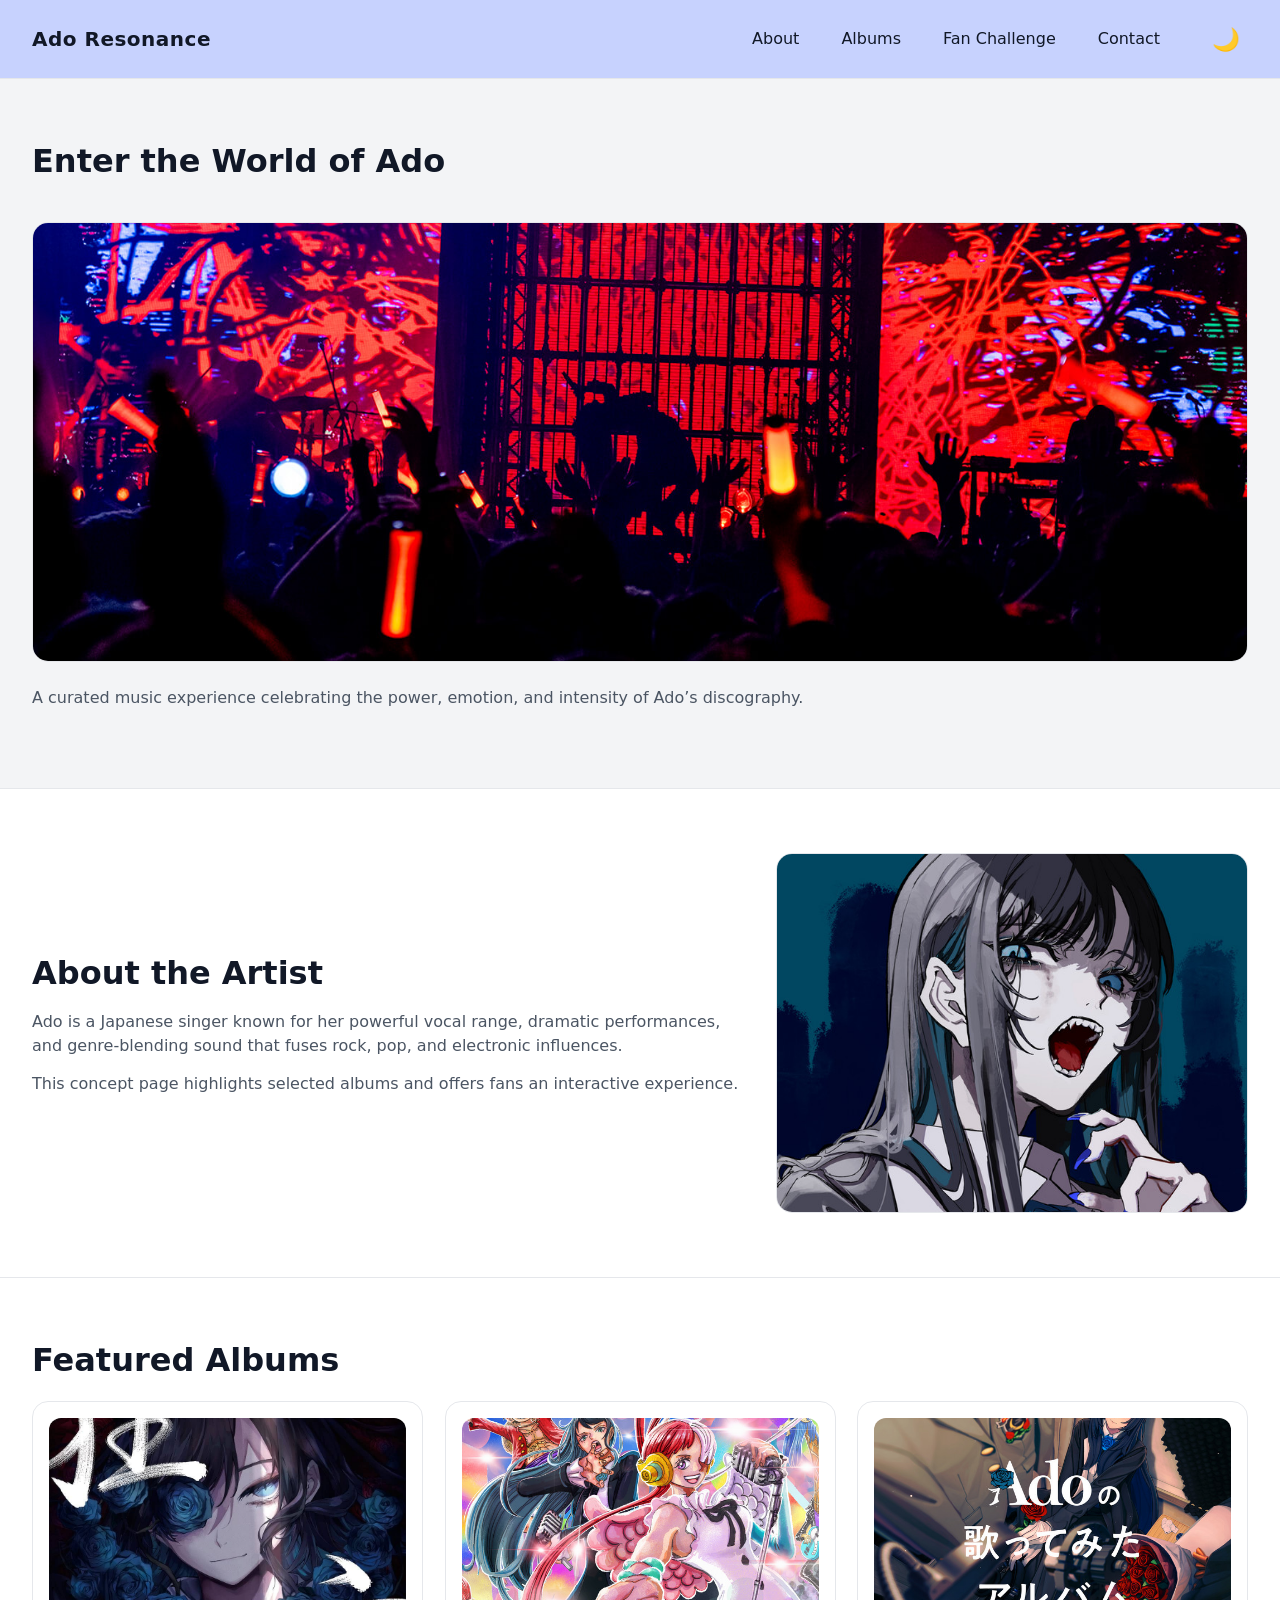
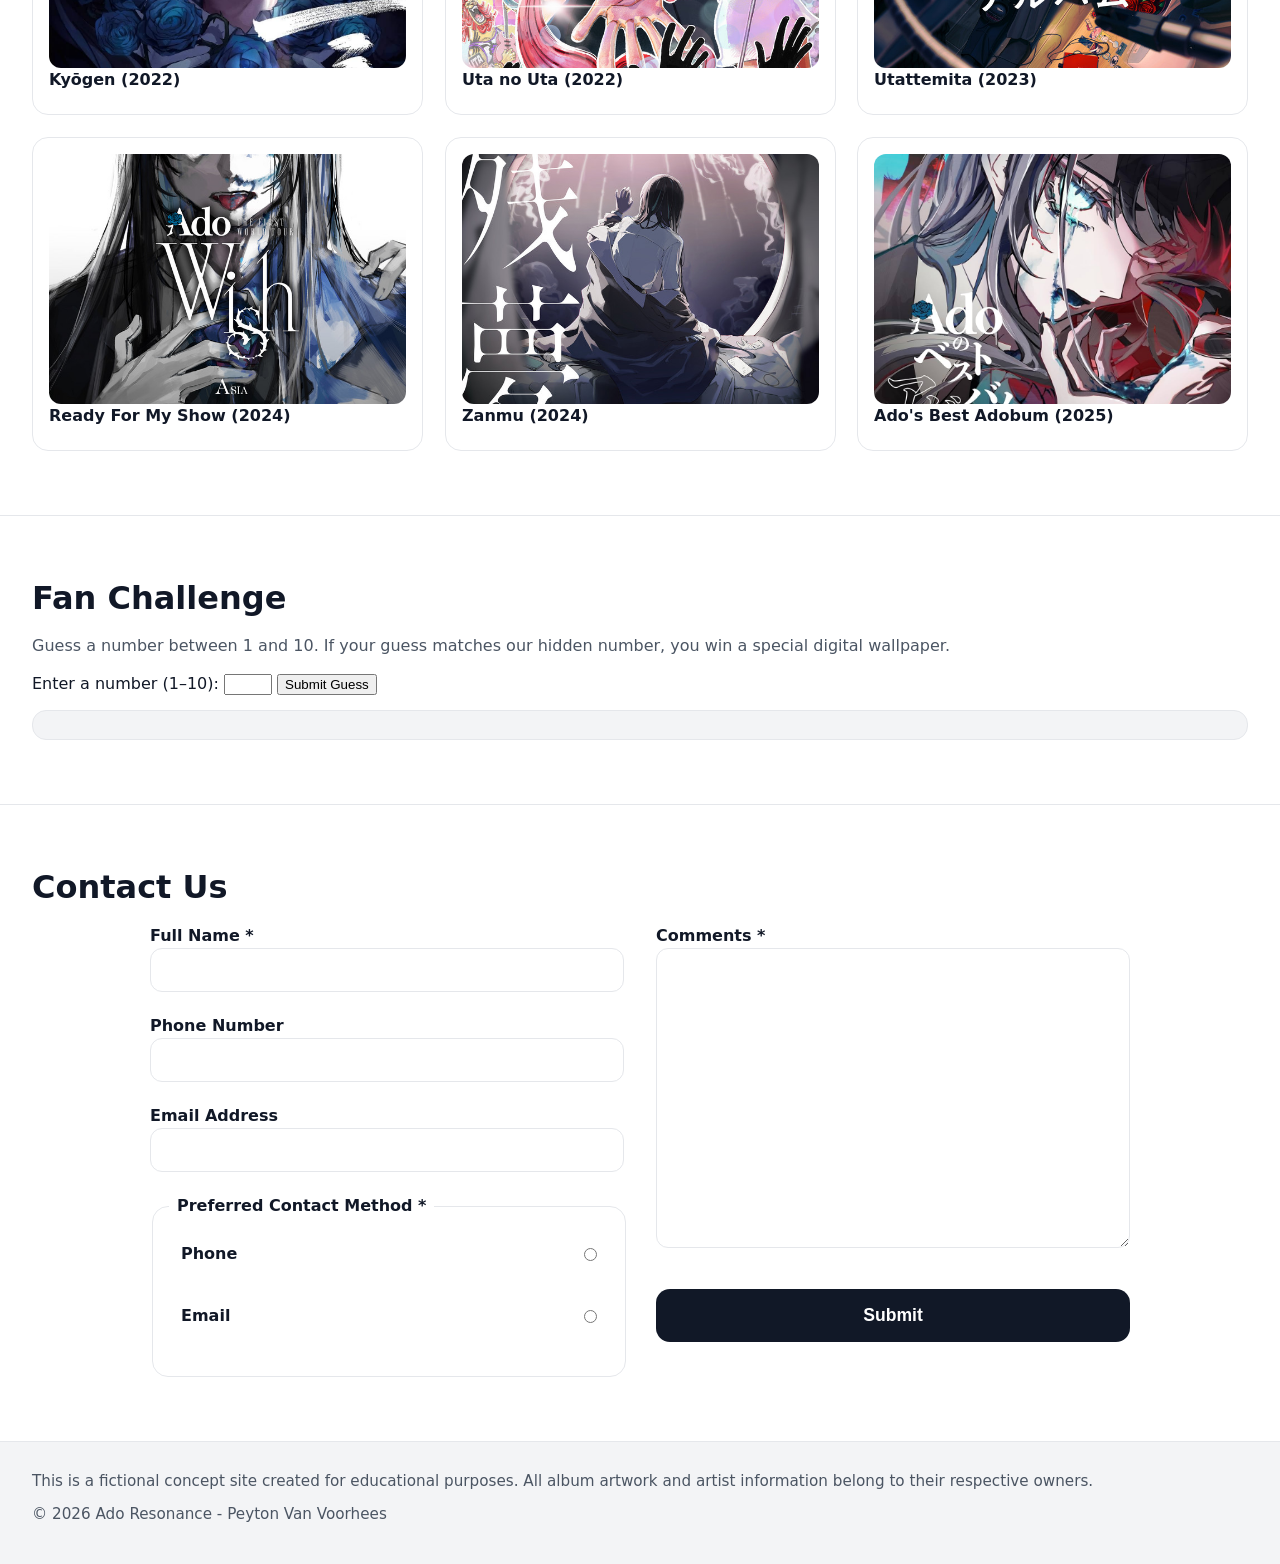
==== commit 35b64471: "small slideshow created within hero banner" ====
--- a/index.html
+++ b/index.html
@@ -41,7 +41,9 @@
         <section id="hero" aria-label="Concert banner">
             <div class="wrapper hero-inner">
                 <h2>Enter the World of Ado</h2>
-                <div class="hero-media"></div>
+                <div class="hero-media">
+                    <img id="heroSlide" src="images/concert.jpg" alt="Ado live concert performance">
+                </div>
                 <div class="hero-text">
                     <p>
                         A curated music experience celebrating the power,
@@ -62,7 +64,7 @@
                     pop, and electronic influences.
                 </p>
                 <p>
-                    This concept storefront highlights selected albums and offers fans
+                    This concept page highlights selected albums and offers fans
                     an interactive experience.
                 </p>
                 </div>
--- a/styles.css
+++ b/styles.css
@@ -89,6 +89,11 @@
     filter: brightness(0.85) saturate(1.1);
 }
 
+/* Smooth day/night transition */
+body, header, section, .album-card, .album-detail, input, textarea, button, fieldset, footer {
+    transition: background-color 250ms ease, color 250ms ease, border-color 250ms ease;
+}
+
 /* -------------------------------------------------------------------------------------------------- */
 
 
@@ -232,28 +237,21 @@
 }
 
 .hero-media {
-    position: relative;
-    height: 440px;
-    background: url(images/concert.jpg);
-    background-size: cover;
-    background-position: center 80%;
-    background-repeat: no-repeat;
-    border-radius: 16px;
-    border: 1px solid var(--border-color);
-    overflow: hidden;
-}
-
-.hero-media::after {
-    content: "";
-    position: absolute;
-    inset: 0;
-    /* makes it a bit more darker and pop out more */
-    background: linear-gradient(
-        to bottom,
-        rgba(0,0,0,0.2),
-        rgba(0,0,0,0.55)
-    );
-}
+  height: 440px;
+  border-radius: 16px;
+  border: 1px solid var(--border-color);
+  overflow: hidden;
+  position: relative;
+}
+
+.hero-media img {
+  width: 100%;
+  height: 100%;
+  object-fit: cover;
+  object-position: center 80%;
+  transition: opacity 1000ms ease-in-out;
+}
+
 
 /* adding slight animation for the banner image */
 @keyframes fadeUp {
